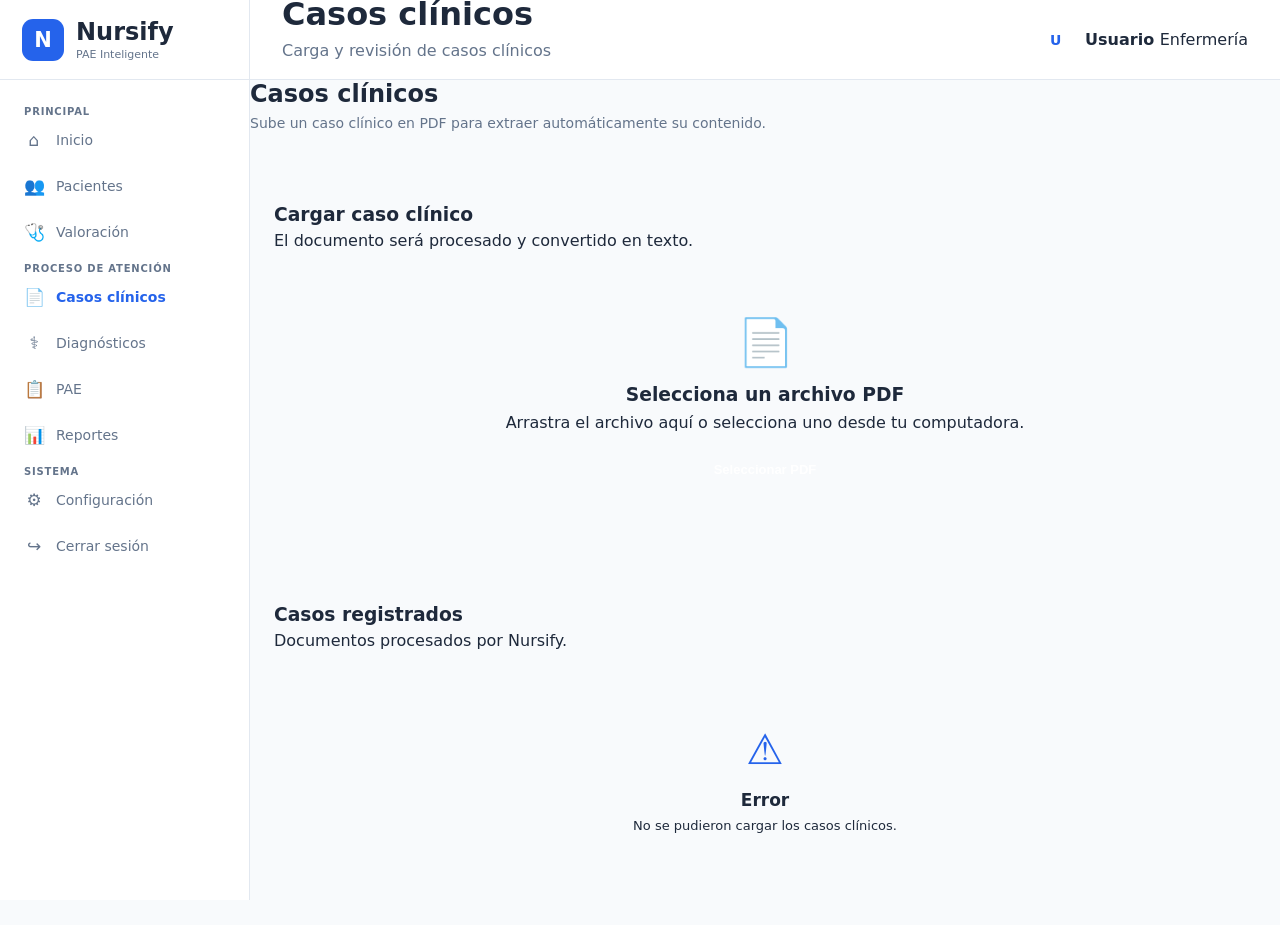
==== frontend/pages/casos-clinicos.html @ db8bb04c "Configuracion de casos clinicos" ====
<!DOCTYPE html>
<html lang="es">

<head>
    <meta charset="UTF-8">
    <meta name="viewport" content="width=device-width, initial-scale=1.0">

    <title>Casos Clínicos - Nursify</title>

    <link rel="stylesheet" href="../css/variables.css">
    <link rel="stylesheet" href="../css/main.css">

    <!-- IMPORTANTE:
         Este archivo contiene el layout general
         utilizado por Pacientes, Valoración, Diagnósticos y PAE.
    -->
    <link rel="stylesheet" href="../css/views/pacientes.css">

    <link rel="stylesheet" href="../css/views/casos-clinicos.css">
</head>

<body>

<div class="app-layout">

    <!-- SIDEBAR -->
    <aside class="sidebar">

        <div class="sidebar-header">

            <div class="brand-logo">
                N
            </div>

            <div class="brand-info">
                <h2>Nursify</h2>
                <span>PAE Inteligente</span>
            </div>

        </div>

        <nav class="sidebar-nav">

            <div class="nav-section">

                <span class="nav-section-title">
                    PRINCIPAL
                </span>

                <a href="dashboard.html" class="nav-item">
                    <span class="nav-icon">⌂</span>
                    <span>Inicio</span>
                </a>

                <a href="pacientes.html" class="nav-item">
                    <span class="nav-icon">👥</span>
                    <span>Pacientes</span>
                </a>

                <a href="valoracion.html" class="nav-item">
                    <span class="nav-icon">🩺</span>
                    <span>Valoración</span>
                </a>

            </div>


            <div class="nav-section">

                <span class="nav-section-title">
                    PROCESO DE ATENCIÓN
                </span>

                <a href="casos-clinicos.html"
                   class="nav-item active">

                    <span class="nav-icon">📄</span>
                    <span>Casos clínicos</span>

                </a>

                <a href="diagnosticos.html" class="nav-item">
                    <span class="nav-icon">⚕</span>
                    <span>Diagnósticos</span>
                </a>

                <a href="pae.html" class="nav-item">
                    <span class="nav-icon">📋</span>
                    <span>PAE</span>
                </a>

                <a href="reportes.html" class="nav-item">
                    <span class="nav-icon">📊</span>
                    <span>Reportes</span>
                </a>

            </div>


            <div class="nav-section">

                <span class="nav-section-title">
                    SISTEMA
                </span>

                <a href="configuracion.html" class="nav-item">
                    <span class="nav-icon">⚙</span>
                    <span>Configuración</span>
                </a>

                <a href="#" id="btnCerrarSesion" class="nav-item">
                    <span class="nav-icon">↪</span>
                    <span>Cerrar sesión</span>
                </a>

            </div>

        </nav>

    </aside>


    <!-- CONTENEDOR PRINCIPAL -->
    <main class="main-container">

        <!-- TOPBAR -->
        <header class="topbar">

            <div>
                <h1>Casos clínicos</h1>

                <p>
                    Carga y revisión de casos clínicos
                </p>
            </div>

            <div class="user-menu">

                <div class="user-avatar" id="userAvatar">
                    U
                </div>

                <div>
                    <strong id="userName">
                        Usuario
                    </strong>

                    <span id="userRole">
                        Enfermería
                    </span>
                </div>

            </div>

        </header>


        <!-- CONTENIDO -->
        <section class="page-content">

            <div class="page-header">

                <div>
                    <h2>Casos clínicos</h2>

                    <p>
                        Sube un caso clínico en PDF para
                        extraer automáticamente su contenido.
                    </p>
                </div>

            </div>


            <!-- TARJETA DE CARGA -->
            <section class="card upload-card">

                <div class="card-header">

                    <div>
                        <h3>
                            Cargar caso clínico
                        </h3>

                        <p>
                            El documento será procesado
                            y convertido en texto.
                        </p>
                    </div>

                </div>


                <div class="upload-area" id="uploadArea">

                    <div class="upload-icon">
                        📄
                    </div>

                    <h3>
                        Selecciona un archivo PDF
                    </h3>

                    <p>
                        Arrastra el archivo aquí o
                        selecciona uno desde tu computadora.
                    </p>

                    <input
                        type="file"
                        id="archivoPDF"
                        accept=".pdf,application/pdf"
                        hidden
                    >

                    <button
                        type="button"
                        class="btn btn-primary"
                        id="btnSeleccionarPDF">

                        Seleccionar PDF

                    </button>

                </div>


                <div
                    id="archivoSeleccionado"
                    class="selected-file hidden">

                    <div>

                        <strong id="nombreArchivo">
                            archivo.pdf
                        </strong>

                        <span id="tamanoArchivo">
                            0 KB
                        </span>

                    </div>

                    <button
                        type="button"
                        class="btn btn-primary"
                        id="btnSubirPDF">

                        Procesar PDF

                    </button>

                </div>

            </section>


            <!-- CASOS REGISTRADOS -->
            <section class="card">

                <div class="card-header">

                    <div>
                        <h3>
                            Casos registrados
                        </h3>

                        <p>
                            Documentos procesados por Nursify.
                        </p>
                    </div>

                </div>

                <div id="casosContainer">

                    <div class="empty-state">

                        <div class="empty-icon">
                            📄
                        </div>

                        <h3>
                            No hay casos clínicos
                        </h3>

                        <p>
                            Sube tu primer caso clínico
                            para comenzar.
                        </p>

                    </div>

                </div>

            </section>


            <!-- VISOR DE TEXTO -->
            <section
                id="visorCaso"
                class="card hidden">

                <div class="card-header">

                    <div>

                        <h3>
                            Contenido extraído
                        </h3>

                        <p id="visorNombreArchivo">
                            Caso clínico
                        </p>

                    </div>

                    <button
                        type="button"
                        class="btn btn-secondary"
                        id="btnCerrarVisor">

                        Cerrar

                    </button>

                </div>


                <div class="text-preview">

                    <pre id="textoExtraido"></pre>

                </div>

            </section>

        </section>

    </main>

</div>


<script src="../js/api.js"></script>
<script src="../js/auth.js"></script>
<script src="../js/views/casos-clinicos.js"></script>

</body>

</html>
---- frontend/css/variables.css ----
:root {
    --color-primary: #2563eb;
    --color-primary-dark: #1d4ed8;

    --color-background: #f8fafc;
    --color-surface: #ffffff;

    --color-text: #1e293b;
    --color-text-secondary: #64748b;

    --color-border: #e2e8f0;

    --color-success: #16a34a;
    --color-danger: #dc2626;

    --font-family:
        Inter,
        system-ui,
        -apple-system,
        BlinkMacSystemFont,
        "Segoe UI",
        sans-serif;

    --radius-sm: 6px;
    --radius-md: 10px;
    --radius-lg: 14px;

    --spacing-xs: 4px;
    --spacing-sm: 8px;
    --spacing-md: 16px;
    --spacing-lg: 24px;
    --spacing-xl: 32px;
}
---- frontend/css/main.css ----
* {
    box-sizing: border-box;
    margin: 0;
    padding: 0;
}


body {
    min-height: 100vh;

    background-color: var(--color-background);
    color: var(--color-text);

    font-family: var(--font-family);
}


.container {
    width: min(900px, 90%);
    margin: 0 auto;
    padding: 60px 20px;
}


h1 {
    margin-bottom: var(--spacing-sm);
}


p {
    color: var(--color-text-secondary);
    margin-bottom: var(--spacing-lg);
}


#api-status {
    padding: var(--spacing-md);

    background-color: var(--color-surface);

    border: 1px solid var(--color-border);
    border-radius: var(--radius-md);
}
---- frontend/css/views/pacientes.css ----
/* =========================
   LAYOUT
========================= */

.app-layout {
    min-height: 100vh;
    display: flex;
    background: var(--color-background);
}


/* =========================
   SIDEBAR
========================= */

.sidebar {
    width: 250px;
    min-height: 100vh;
    background: var(--color-surface);
    border-right: 1px solid var(--color-border);
    display: flex;
    flex-direction: column;
    position: fixed;
    left: 0;
    top: 0;
    bottom: 0;
    z-index: 100;
}

.sidebar-header {
    height: 80px;
    padding: 0 22px;
    display: flex;
    align-items: center;
    gap: 12px;
    border-bottom: 1px solid var(--color-border);
}

.brand-logo {
    width: 42px;
    height: 42px;
    border-radius: 11px;
    display: flex;
    align-items: center;
    justify-content: center;
    background: var(--color-primary);
    color: white;
    font-size: 21px;
    font-weight: 700;
}

.brand-info h1 {
    margin: 0;
    font-size: 20px;
    color: var(--color-text);
}

.brand-info span {
    display: block;
    margin-top: 2px;
    color: var(--color-text-secondary);
    font-size: 11px;
}

.sidebar-nav {
    flex: 1;
    padding: 20px 12px;
    overflow-y: auto;
}

.nav-section-title {
    margin: 18px 12px 8px;
    font-size: 10px;
    font-weight: 700;
    letter-spacing: 0.08em;
    color: var(--color-text-secondary);
}

.nav-section-title:first-child {
    margin-top: 0;
}

.nav-item {
    display: flex;
    align-items: center;
    gap: 12px;
    padding: 11px 12px;
    margin-bottom: 4px;
    border-radius: 9px;
    text-decoration: none;
    color: var(--color-text-secondary);
    font-size: 14px;
    font-weight: 500;
    transition: 0.2s ease;
}

.nav-item:hover {
    background: var(--color-background);
    color: var(--color-text);
}

.nav-item.active {
    background: var(--color-primary-light);
    color: var(--color-primary);
    font-weight: 600;
}

.nav-icon {
    width: 20px;
    text-align: center;
    font-size: 17px;
}

.sidebar-footer {
    padding: 15px 12px;
    border-top: 1px solid var(--color-border);
}

.logout-button {
    width: 100%;
    display: flex;
    align-items: center;
    gap: 12px;
    padding: 11px 12px;
    border: none;
    border-radius: 9px;
    background: transparent;
    color: var(--color-text-secondary);
    cursor: pointer;
    font-size: 14px;
    text-align: left;
}

.logout-button:hover {
    background: var(--color-background);
    color: var(--color-text);
}


/* =========================
   MAIN
========================= */

.main-container {
    width: calc(100% - 250px);
    margin-left: 250px;
    min-height: 100vh;
}


/* =========================
   TOPBAR
========================= */

.topbar {
    height: 80px;
    padding: 0 32px;
    display: flex;
    align-items: center;
    justify-content: space-between;
    background: var(--color-surface);
    border-bottom: 1px solid var(--color-border);
}

.topbar-left {
    display: flex;
    align-items: center;
    gap: 15px;
}

.topbar-left h2 {
    margin: 0;
    font-size: 19px;
    color: var(--color-text);
}

.topbar-left p {
    margin: 3px 0 0;
    font-size: 12px;
    color: var(--color-text-secondary);
}

.menu-button {
    display: none;
    border: none;
    background: transparent;
    font-size: 22px;
    cursor: pointer;
}

.user-menu {
    display: flex;
    align-items: center;
    gap: 10px;
}

.user-avatar {
    width: 39px;
    height: 39px;
    border-radius: 50%;
    display: flex;
    align-items: center;
    justify-content: center;
    background: var(--color-primary-light);
    color: var(--color-primary);
    font-weight: 700;
    font-size: 14px;
}

.user-info {
    display: flex;
    flex-direction: column;
    gap: 2px;
}

.user-info strong {
    font-size: 13px;
    color: var(--color-text);
}

.user-info span {
    font-size: 11px;
    color: var(--color-text-secondary);
}


/* =========================
   CONTENT
========================= */

.patients-content {
    padding: 32px;
    max-width: 1400px;
    margin: 0 auto;
}


/* =========================
   PAGE HEADER
========================= */

.page-header {
    display: flex;
    align-items: flex-end;
    justify-content: space-between;
    gap: 20px;
    margin-bottom: 25px;
}

.page-label {
    margin: 0 0 7px;
    color: var(--color-primary);
    font-size: 11px;
    font-weight: 700;
    letter-spacing: 0.08em;
}

.page-header h1 {
    margin: 0;
    color: var(--color-text);
    font-size: 30px;
}

.page-header p:last-child {
    margin: 7px 0 0;
    color: var(--color-text-secondary);
    font-size: 14px;
}


/* =========================
   BUTTONS
========================= */

.btn-primary {
    display: inline-flex;
    align-items: center;
    justify-content: center;
    gap: 7px;
    padding: 11px 17px;
    border: none;
    border-radius: 9px;
    background: var(--color-primary);
    color: white;
    font-size: 13px;
    font-weight: 600;
    cursor: pointer;
    transition: 0.2s ease;
}

.btn-primary:hover {
    opacity: 0.9;
}

.btn-primary:disabled {
    opacity: 0.6;
    cursor: not-allowed;
}

.btn-secondary {
    padding: 11px 17px;
    border: 1px solid var(--color-border);
    border-radius: 9px;
    background: var(--color-surface);
    color: var(--color-text);
    font-size: 13px;
    font-weight: 600;
    cursor: pointer;
}

.btn-secondary:hover {
    background: var(--color-background);
}

.btn-danger {
    padding: 11px 17px;
    border: none;
    border-radius: 9px;
    background: #dc2626;
    color: white;
    font-size: 13px;
    font-weight: 600;
    cursor: pointer;
}

.btn-danger:hover {
    opacity: 0.9;
}


/* =========================
   SEARCH
========================= */

.search-section {
    margin-bottom: 18px;
}

.search-box {
    max-width: 550px;
    position: relative;
}

.search-box input {
    width: 100%;
    box-sizing: border-box;
    padding: 12px 14px 12px 42px;
    border: 1px solid var(--color-border);
    border-radius: 10px;
    background: var(--color-surface);
    color: var(--color-text);
    font-size: 14px;
    outline: none;
}

.search-box input:focus {
    border-color: var(--color-primary);
    box-shadow: 0 0 0 3px var(--color-primary-light);
}

.search-icon {
    position: absolute;
    left: 14px;
    top: 50%;
    transform: translateY(-50%);
    font-size: 15px;
}


/* =========================
   MENSAJE
========================= */

.mensaje {
    padding: 12px 15px;
    margin-bottom: 18px;
    border-radius: 9px;
    font-size: 13px;
}

.mensaje.success {
    background: #dcfce7;
    color: #166534;
}

.mensaje.error {
    background: #fee2e2;
    color: #991b1b;
}


/* =========================
   TABLE
========================= */

.table-card {
    background: var(--color-surface);
    border: 1px solid var(--color-border);
    border-radius: 13px;
    box-shadow: var(--shadow);
    overflow: hidden;
}

.table-header {
    padding: 20px 22px;
    border-bottom: 1px solid var(--color-border);
}

.table-header h2 {
    margin: 0;
    color: var(--color-text);
    font-size: 17px;
}

.table-header p {
    margin: 4px 0 0;
    color: var(--color-text-secondary);
    font-size: 12px;
}

.table-container {
    width: 100%;
    overflow-x: auto;
}

table {
    width: 100%;
    border-collapse: collapse;
}

thead {
    background: var(--color-background);
}

th {
    padding: 13px 20px;
    text-align: left;
    color: var(--color-text-secondary);
    font-size: 11px;
    font-weight: 700;
    white-space: nowrap;
}

td {
    padding: 15px 20px;
    border-top: 1px solid var(--color-border);
    color: var(--color-text);
    font-size: 13px;
}

tbody tr:hover {
    background: var(--color-background);
}

.patient-name {
    font-weight: 600;
}

.patient-dni {
    font-family: monospace;
    font-size: 13px;
}

.loading-cell {
    text-align: center;
    padding: 40px;
    color: var(--color-text-secondary);
}


/* =========================
   ACTION BUTTONS
========================= */

.actions {
    display: flex;
    gap: 7px;
}

.action-button {
    width: 34px;
    height: 34px;
    border: 1px solid var(--color-border);
    border-radius: 8px;
    background: var(--color-surface);
    color: var(--color-text-secondary);
    cursor: pointer;
    font-size: 14px;
}

.action-button:hover {
    background: var(--color-background);
    color: var(--color-text);
}

.action-button.delete:hover {
    color: #dc2626;
    border-color: #fecaca;
}


/* =========================
   EMPTY STATE
========================= */

.empty-state {
    padding: 55px 20px;
    text-align: center;
}

.empty-icon {
    width: 58px;
    height: 58px;
    margin: 0 auto 15px;
    border-radius: 14px;
    display: flex;
    align-items: center;
    justify-content: center;
    background: var(--color-primary-light);
    color: var(--color-primary);
    font-size: 25px;
}

.empty-state h3 {
    margin: 0;
    color: var(--color-text);
    font-size: 17px;
}

.empty-state p {
    margin: 7px 0 18px;
    color: var(--color-text-secondary);
    font-size: 13px;
}


/* =========================
   MODAL
========================= */

.modal-overlay {
    position: fixed;
    inset: 0;
    z-index: 500;
    display: flex;
    align-items: center;
    justify-content: center;
    padding: 20px;
    background: rgba(0, 0, 0, 0.45);
}

.modal-overlay[hidden] {
    display: none;
}

.modal {
    width: 100%;
    max-width: 600px;
    max-height: 90vh;
    overflow-y: auto;
    background: var(--color-surface);
    border-radius: 15px;
    box-shadow: 0 20px 50px rgba(0, 0, 0, 0.18);
}

.modal-small {
    max-width: 420px;
    padding: 30px;
    text-align: center;
}

.modal-header {
    padding: 22px 24px;
    display: flex;
    align-items: flex-start;
    justify-content: space-between;
    border-bottom: 1px solid var(--color-border);
}

.modal-header h2 {
    margin: 0;
    color: var(--color-text);
    font-size: 19px;
}

.modal-header p {
    margin: 5px 0 0;
    color: var(--color-text-secondary);
    font-size: 12px;
}

.modal-close {
    width: 32px;
    height: 32px;
    border: none;
    border-radius: 7px;
    background: transparent;
    color: var(--color-text-secondary);
    font-size: 25px;
    cursor: pointer;
}

.modal-close:hover {
    background: var(--color-background);
}


/* =========================
   FORM
========================= */

#form-paciente {
    padding: 24px;
}

.form-grid {
    display: grid;
    grid-template-columns: repeat(2, 1fr);
    gap: 18px;
}

.form-group {
    display: flex;
    flex-direction: column;
    gap: 7px;
}

.form-group.full-width {
    grid-column: 1 / -1;
}

.form-group label {
    color: var(--color-text);
    font-size: 13px;
    font-weight: 600;
}

.form-group input,
.form-group select {
    width: 100%;
    box-sizing: border-box;
    padding: 11px 13px;
    border: 1px solid var(--color-border);
    border-radius: 9px;
    background: var(--color-background);
    color: var(--color-text);
    font-size: 14px;
    outline: none;
}

.form-group input:focus,
.form-group select:focus {
    border-color: var(--color-primary);
    box-shadow: 0 0 0 3px var(--color-primary-light);
}

.modal-footer {
    padding: 18px 24px;
    display: flex;
    justify-content: flex-end;
    gap: 10px;
    border-top: 1px solid var(--color-border);
}


/* =========================
   CONFIRMATION
========================= */

.confirm-icon {
    width: 50px;
    height: 50px;
    margin: 0 auto 15px;
    border-radius: 50%;
    display: flex;
    align-items: center;
    justify-content: center;
    background: #fee2e2;
    color: #dc2626;
    font-size: 22px;
    font-weight: 700;
}

.modal-small h2 {
    margin: 0;
    color: var(--color-text);
    font-size: 19px;
}

.modal-small p {
    margin: 9px 0 20px;
    color: var(--color-text-secondary);
    font-size: 13px;
    line-height: 1.5;
}

.modal-small .modal-footer {
    border-top: none;
    padding: 0;
    justify-content: center;
}


/* =========================
   RESPONSIVE
========================= */

@media (max-width: 800px) {

    .sidebar {
        transform: translateX(-100%);
        transition: transform 0.25s ease;
    }

    .sidebar.open {
        transform: translateX(0);
    }

    .main-container {
        width: 100%;
        margin-left: 0;
    }

    .menu-button {
        display: block;
    }

    .topbar {
        padding: 0 20px;
    }

    .patients-content {
        padding: 22px 20px;
    }

    .page-header {
        align-items: flex-start;
        flex-direction: column;
    }

}


@media (max-width: 600px) {

    .form-grid {
        grid-template-columns: 1fr;
    }

    .form-group.full-width {
        grid-column: auto;
    }

    .user-info {
        display: none;
    }

}
---- frontend/css/views/casos-clinicos.css ----
.page-content {
    display: flex;
    flex-direction: column;
    gap: 24px;
}

.page-header {
    display: flex;
    justify-content: space-between;
    align-items: center;
}

.page-header h2 {
    margin: 0 0 6px;
}

.page-header p {
    margin: 0;
    color: var(--text-secondary);
}


/* CARD */

.card {
    background: var(--bg-card);
    border: 1px solid var(--border-color);
    border-radius: 16px;
    padding: 24px;
    box-shadow: var(--shadow-sm);
}

.card-header {
    display: flex;
    justify-content: space-between;
    align-items: center;
    margin-bottom: 20px;
}

.card-header h3 {
    margin: 0 0 6px;
}

.card-header p {
    margin: 0;
    color: var(--text-secondary);
}


/* UPLOAD */

.upload-area {
    border: 2px dashed var(--border-color);
    border-radius: 16px;
    padding: 45px 20px;
    text-align: center;
    transition: 0.2s ease;
}

.upload-area:hover {
    border-color: var(--primary-color);
    background: var(--bg-secondary);
}

.upload-area.dragover {
    border-color: var(--primary-color);
    background: var(--bg-secondary);
}

.upload-icon {
    font-size: 46px;
    margin-bottom: 15px;
}

.upload-area h3 {
    margin: 0 0 8px;
}

.upload-area p {
    color: var(--text-secondary);
    margin-bottom: 20px;
}


/* FILE SELECTED */

.selected-file {
    margin-top: 18px;
    padding: 16px;
    border: 1px solid var(--border-color);
    border-radius: 12px;

    display: flex;
    align-items: center;
    justify-content: space-between;
    gap: 15px;
}

.selected-file > div {
    display: flex;
    flex-direction: column;
    gap: 4px;
}

.selected-file span {
    color: var(--text-secondary);
    font-size: 13px;
}


/* BUTTONS */

.btn {
    border: none;
    border-radius: 9px;
    padding: 10px 16px;
    cursor: pointer;
    font-weight: 600;
}

.btn-primary {
    background: var(--primary-color);
    color: white;
}

.btn-secondary {
    background: var(--bg-secondary);
    color: var(--text-primary);
}


/* CASE LIST */

.case-list {
    display: flex;
    flex-direction: column;
    gap: 12px;
}

.case-item {
    display: flex;
    align-items: center;
    justify-content: space-between;

    padding: 16px;

    border: 1px solid var(--border-color);
    border-radius: 12px;

    transition: 0.2s ease;
}

.case-item:hover {
    background: var(--bg-secondary);
}

.case-info {
    display: flex;
    align-items: center;
    gap: 14px;
}

.case-icon {
    width: 42px;
    height: 42px;

    display: flex;
    align-items: center;
    justify-content: center;

    border-radius: 10px;

    background: var(--bg-secondary);
}

.case-details {
    display: flex;
    flex-direction: column;
    gap: 4px;
}

.case-details strong {
    color: var(--text-primary);
}

.case-details span {
    color: var(--text-secondary);
    font-size: 13px;
}

.case-actions {
    display: flex;
    gap: 8px;
}


/* TEXT PREVIEW */

.text-preview {
    max-height: 600px;
    overflow-y: auto;

    background: var(--bg-secondary);
    border-radius: 12px;

    padding: 20px;
}

.text-preview pre {
    margin: 0;

    white-space: pre-wrap;
    word-break: break-word;

    font-family: inherit;
    line-height: 1.6;

    color: var(--text-primary);
}


/* EMPTY */

.empty-state {
    padding: 50px 20px;
    text-align: center;
}

.empty-icon {
    font-size: 42px;
    margin-bottom: 12px;
}

.empty-state h3 {
    margin-bottom: 8px;
}

.empty-state p {
    color: var(--text-secondary);
}


/* UTILITY */

.hidden {
    display: none !important;
}


/* RESPONSIVE */

@media (max-width: 768px) {

    .selected-file,
    .case-item {
        flex-direction: column;
        align-items: stretch;
    }

    .case-actions {
        width: 100%;
    }

    .case-actions .btn {
        flex: 1;
    }
}
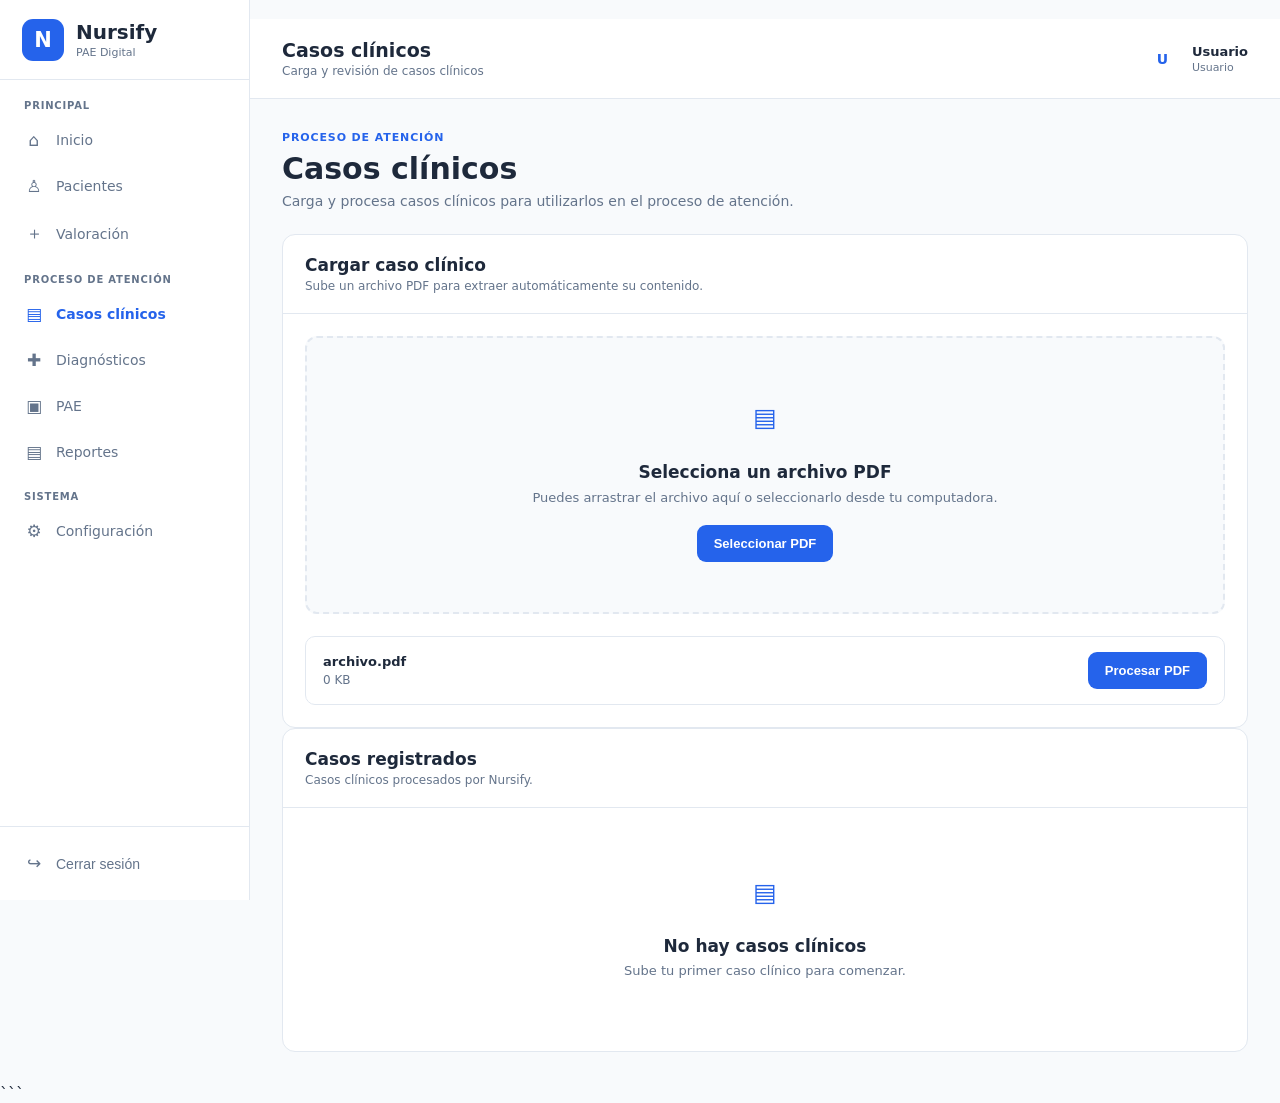
==== commit e122cddc: "Correccion de diseño de casos clinicos y del error de pacientes" ====
--- a/frontend/pages/casos-clinicos.html
+++ b/frontend/pages/casos-clinicos.html
@@ -1,29 +1,31 @@
 <!DOCTYPE html>
+
 <html lang="es">
 
 <head>
     <meta charset="UTF-8">
     <meta name="viewport" content="width=device-width, initial-scale=1.0">
 
-    <title>Casos Clínicos - Nursify</title>
-
-    <link rel="stylesheet" href="../css/variables.css">
-    <link rel="stylesheet" href="../css/main.css">
-
-    <!-- IMPORTANTE:
-         Este archivo contiene el layout general
-         utilizado por Pacientes, Valoración, Diagnósticos y PAE.
-    -->
-    <link rel="stylesheet" href="../css/views/pacientes.css">
-
-    <link rel="stylesheet" href="../css/views/casos-clinicos.css">
+```
+<title>Nursify - Casos Clínicos</title>
+
+<link rel="stylesheet" href="../css/variables.css">
+<link rel="stylesheet" href="../css/main.css">
+<link rel="stylesheet" href="../css/views/pacientes.css">
+<link rel="stylesheet" href="../css/views/casos-clinicos.css">
+```
+
 </head>
 
 <body>
 
+```
 <div class="app-layout">
 
-    <!-- SIDEBAR -->
+    <!-- =========================
+         SIDEBAR
+    ========================== -->
+
     <aside class="sidebar">
 
         <div class="sidebar-header">
@@ -33,121 +35,141 @@
             </div>
 
             <div class="brand-info">
-                <h2>Nursify</h2>
-                <span>PAE Inteligente</span>
+                <h1>Nursify</h1>
+                <span>PAE Digital</span>
             </div>
 
         </div>
 
+
         <nav class="sidebar-nav">
 
-            <div class="nav-section">
-
-                <span class="nav-section-title">
-                    PRINCIPAL
-                </span>
-
-                <a href="dashboard.html" class="nav-item">
-                    <span class="nav-icon">⌂</span>
-                    <span>Inicio</span>
-                </a>
-
-                <a href="pacientes.html" class="nav-item">
-                    <span class="nav-icon">👥</span>
-                    <span>Pacientes</span>
-                </a>
-
-                <a href="valoracion.html" class="nav-item">
-                    <span class="nav-icon">🩺</span>
-                    <span>Valoración</span>
-                </a>
+            <p class="nav-section-title">
+                PRINCIPAL
+            </p>
+
+            <a href="dashboard.html" class="nav-item">
+                <span class="nav-icon">⌂</span>
+                <span>Inicio</span>
+            </a>
+
+            <a href="pacientes.html" class="nav-item">
+                <span class="nav-icon">♙</span>
+                <span>Pacientes</span>
+            </a>
+
+            <a href="valoracion.html" class="nav-item">
+                <span class="nav-icon">＋</span>
+                <span>Valoración</span>
+            </a>
+
+
+            <p class="nav-section-title">
+                PROCESO DE ATENCIÓN
+            </p>
+
+            <a href="casos-clinicos.html" class="nav-item active">
+                <span class="nav-icon">▤</span>
+                <span>Casos clínicos</span>
+            </a>
+
+            <a href="diagnosticos.html" class="nav-item">
+                <span class="nav-icon">✚</span>
+                <span>Diagnósticos</span>
+            </a>
+
+            <a href="pae.html" class="nav-item">
+                <span class="nav-icon">▣</span>
+                <span>PAE</span>
+            </a>
+
+            <a href="reportes.html" class="nav-item">
+                <span class="nav-icon">▤</span>
+                <span>Reportes</span>
+            </a>
+
+
+            <p class="nav-section-title">
+                SISTEMA
+            </p>
+
+            <a href="configuracion.html" class="nav-item">
+                <span class="nav-icon">⚙</span>
+                <span>Configuración</span>
+            </a>
+
+        </nav>
+
+
+        <div class="sidebar-footer">
+
+            <button
+                type="button"
+                id="btn-logout"
+                class="logout-button"
+            >
+                <span class="nav-icon">↪</span>
+                <span>Cerrar sesión</span>
+            </button>
+
+        </div>
+
+    </aside>
+
+
+    <!-- =========================
+         CONTENEDOR PRINCIPAL
+    ========================== -->
+
+    <div class="main-container">
+
+        <!-- TOPBAR -->
+
+        <header class="topbar">
+
+            <div class="topbar-left">
+
+                <button
+                    type="button"
+                    id="btn-menu"
+                    class="menu-button"
+                    aria-label="Abrir menú"
+                >
+                    ☰
+                </button>
+
+                <div>
+
+                    <h2>Casos clínicos</h2>
+
+                    <p>
+                        Carga y revisión de casos clínicos
+                    </p>
+
+                </div>
 
             </div>
 
 
-            <div class="nav-section">
-
-                <span class="nav-section-title">
-                    PROCESO DE ATENCIÓN
-                </span>
-
-                <a href="casos-clinicos.html"
-                   class="nav-item active">
-
-                    <span class="nav-icon">📄</span>
-                    <span>Casos clínicos</span>
-
-                </a>
-
-                <a href="diagnosticos.html" class="nav-item">
-                    <span class="nav-icon">⚕</span>
-                    <span>Diagnósticos</span>
-                </a>
-
-                <a href="pae.html" class="nav-item">
-                    <span class="nav-icon">📋</span>
-                    <span>PAE</span>
-                </a>
-
-                <a href="reportes.html" class="nav-item">
-                    <span class="nav-icon">📊</span>
-                    <span>Reportes</span>
-                </a>
-
-            </div>
-
-
-            <div class="nav-section">
-
-                <span class="nav-section-title">
-                    SISTEMA
-                </span>
-
-                <a href="configuracion.html" class="nav-item">
-                    <span class="nav-icon">⚙</span>
-                    <span>Configuración</span>
-                </a>
-
-                <a href="#" id="btnCerrarSesion" class="nav-item">
-                    <span class="nav-icon">↪</span>
-                    <span>Cerrar sesión</span>
-                </a>
-
-            </div>
-
-        </nav>
-
-    </aside>
-
-
-    <!-- CONTENEDOR PRINCIPAL -->
-    <main class="main-container">
-
-        <!-- TOPBAR -->
-        <header class="topbar">
-
-            <div>
-                <h1>Casos clínicos</h1>
-
-                <p>
-                    Carga y revisión de casos clínicos
-                </p>
-            </div>
-
             <div class="user-menu">
 
-                <div class="user-avatar" id="userAvatar">
+                <div
+                    class="user-avatar"
+                    id="user-avatar"
+                >
                     U
                 </div>
 
-                <div>
-                    <strong id="userName">
+                <div class="user-info">
+
+                    <strong id="user-name">
                         Usuario
                     </strong>
 
-                    <span id="userRole">
-                        Enfermería
+                    <span id="user-role">
+                        Usuario
                     </span>
+
                 </div>
 
             </div>
@@ -155,46 +177,61 @@
         </header>
 
 
-        <!-- CONTENIDO -->
-        <section class="page-content">
-
-            <div class="page-header">
+        <!-- =========================
+             CONTENIDO
+        ========================== -->
+
+        <main class="patients-content">
+
+
+            <!-- ENCABEZADO -->
+
+            <section class="page-header">
 
                 <div>
-                    <h2>Casos clínicos</h2>
-
-                    <p>
-                        Sube un caso clínico en PDF para
-                        extraer automáticamente su contenido.
-                    </p>
-                </div>
-
-            </div>
-
-
-            <!-- TARJETA DE CARGA -->
-            <section class="card upload-card">
-
-                <div class="card-header">
-
-                    <div>
-                        <h3>
-                            Cargar caso clínico
-                        </h3>
-
-                        <p>
-                            El documento será procesado
-                            y convertido en texto.
-                        </p>
-                    </div>
-
-                </div>
-
-
-                <div class="upload-area" id="uploadArea">
-
-                    <div class="upload-icon">
-                        📄
+
+                    <p class="page-label">
+                        PROCESO DE ATENCIÓN
+                    </p>
+
+                    <h1>
+                        Casos clínicos
+                    </h1>
+
+                    <p>
+                        Carga y procesa casos clínicos
+                        para utilizarlos en el proceso de atención.
+                    </p>
+
+                </div>
+
+            </section>
+
+
+            <!-- =========================
+                 CARGAR PDF
+            ========================== -->
+
+            <section class="table-card casos-card">
+
+                <div class="table-header">
+
+                    <h2>
+                        Cargar caso clínico
+                    </h2>
+
+                    <p>
+                        Sube un archivo PDF para extraer
+                        automáticamente su contenido.
+                    </p>
+
+                </div>
+
+
+                <div class="caso-upload">
+
+                    <div class="caso-upload-icon">
+                        ▤
                     </div>
 
                     <h3>
@@ -202,8 +239,8 @@
                     </h3>
 
                     <p>
-                        Arrastra el archivo aquí o
-                        selecciona uno desde tu computadora.
+                        Puedes arrastrar el archivo aquí
+                        o seleccionarlo desde tu computadora.
                     </p>
 
                     <input
@@ -215,11 +252,10 @@
 
                     <button
                         type="button"
-                        class="btn btn-primary"
-                        id="btnSeleccionarPDF">
-
+                        id="btnSeleccionarPDF"
+                        class="btn-primary"
+                    >
                         Seleccionar PDF
-
                     </button>
 
                 </div>
@@ -227,7 +263,9 @@
 
                 <div
                     id="archivoSeleccionado"
-                    class="selected-file hidden">
+                    class="caso-archivo-seleccionado"
+                    hidden
+                >
 
                     <div>
 
@@ -243,11 +281,10 @@
 
                     <button
                         type="button"
-                        class="btn btn-primary"
-                        id="btnSubirPDF">
-
+                        id="btnSubirPDF"
+                        class="btn-primary"
+                    >
                         Procesar PDF
-
                     </button>
 
                 </div>
@@ -255,29 +292,31 @@
             </section>
 
 
-            <!-- CASOS REGISTRADOS -->
-            <section class="card">
-
-                <div class="card-header">
-
-                    <div>
-                        <h3>
-                            Casos registrados
-                        </h3>
-
-                        <p>
-                            Documentos procesados por Nursify.
-                        </p>
-                    </div>
-
-                </div>
+            <!-- =========================
+                 CASOS REGISTRADOS
+            ========================== -->
+
+            <section class="table-card casos-card">
+
+                <div class="table-header">
+
+                    <h2>
+                        Casos registrados
+                    </h2>
+
+                    <p>
+                        Casos clínicos procesados por Nursify.
+                    </p>
+
+                </div>
+
 
                 <div id="casosContainer">
 
                     <div class="empty-state">
 
                         <div class="empty-icon">
-                            📄
+                            ▤
                         </div>
 
                         <h3>
@@ -296,18 +335,23 @@
             </section>
 
 
-            <!-- VISOR DE TEXTO -->
+            <!-- =========================
+                 VISOR
+            ========================== -->
+
             <section
                 id="visorCaso"
-                class="card hidden">
-
-                <div class="card-header">
+                class="table-card casos-card"
+                hidden
+            >
+
+                <div class="table-header caso-visor-header">
 
                     <div>
 
-                        <h3>
+                        <h2>
                             Contenido extraído
-                        </h3>
+                        </h2>
 
                         <p id="visorNombreArchivo">
                             Caso clínico
@@ -317,11 +361,10 @@
 
                     <button
                         type="button"
-                        class="btn btn-secondary"
-                        id="btnCerrarVisor">
-
+                        id="btnCerrarVisor"
+                        class="btn-secondary"
+                    >
                         Cerrar
-
                     </button>
 
                 </div>
@@ -335,9 +378,9 @@
 
             </section>
 
-        </section>
-
-    </main>
+        </main>
+
+    </div>
 
 </div>
 
@@ -345,7 +388,8 @@
 <script src="../js/api.js"></script>
 <script src="../js/auth.js"></script>
 <script src="../js/views/casos-clinicos.js"></script>
+```
 
 </body>
 
-</html>+</html>
--- a/frontend/css/views/casos-clinicos.css
+++ b/frontend/css/views/casos-clinicos.css
@@ -1,209 +1,232 @@
-.page-content {
+/* =========================================
+   CASOS CLÍNICOS
+   Diseño basado en Pacientes
+========================================= */
+
+.casos-card {
+    margin-bottom: 0;
+}
+
+
+/* =========================================
+   ÁREA DE CARGA
+========================================= */
+
+.caso-upload {
+    margin: 22px;
+    padding: 50px 25px;
+
+    border: 2px dashed var(--color-border);
+    border-radius: 12px;
+
+    text-align: center;
+
+    background: var(--color-background);
+
+    transition: 0.2s ease;
+}
+
+.caso-upload:hover {
+    border-color: var(--color-primary);
+    background: var(--color-primary-light);
+}
+
+.caso-upload-icon {
+    width: 58px;
+    height: 58px;
+
+    margin: 0 auto 16px;
+
+    display: flex;
+    align-items: center;
+    justify-content: center;
+
+    border-radius: 14px;
+
+    background: var(--color-primary-light);
+    color: var(--color-primary);
+
+    font-size: 25px;
+}
+
+.caso-upload h3 {
+    margin: 0 0 8px;
+
+    color: var(--color-text);
+
+    font-size: 17px;
+}
+
+.caso-upload p {
+    margin: 0 auto 20px;
+
+    max-width: 500px;
+
+    color: var(--color-text-secondary);
+
+    font-size: 13px;
+}
+
+
+/* =========================================
+   ARCHIVO SELECCIONADO
+========================================= */
+
+.caso-archivo-seleccionado {
+    margin: 0 22px 22px;
+
+    padding: 15px 17px;
+
+    display: flex;
+    align-items: center;
+    justify-content: space-between;
+
+    gap: 15px;
+
+    border: 1px solid var(--color-border);
+    border-radius: 10px;
+
+    background: var(--color-surface);
+}
+
+.caso-archivo-seleccionado > div {
     display: flex;
     flex-direction: column;
-    gap: 24px;
-}
-
-.page-header {
-    display: flex;
+
+    gap: 4px;
+}
+
+.caso-archivo-seleccionado strong {
+    color: var(--color-text);
+
+    font-size: 13px;
+}
+
+.caso-archivo-seleccionado span {
+    color: var(--color-text-secondary);
+
+    font-size: 12px;
+}
+
+
+/* =========================================
+   LISTA DE CASOS
+========================================= */
+
+.case-list {
+    display: flex;
+    flex-direction: column;
+
+    gap: 10px;
+
+    padding: 20px 22px;
+}
+
+.case-item {
+    display: flex;
+    align-items: center;
     justify-content: space-between;
-    align-items: center;
-}
-
-.page-header h2 {
-    margin: 0 0 6px;
-}
-
-.page-header p {
-    margin: 0;
-    color: var(--text-secondary);
-}
-
-
-/* CARD */
-
-.card {
-    background: var(--bg-card);
-    border: 1px solid var(--border-color);
-    border-radius: 16px;
-    padding: 24px;
-    box-shadow: var(--shadow-sm);
-}
-
-.card-header {
-    display: flex;
-    justify-content: space-between;
-    align-items: center;
-    margin-bottom: 20px;
-}
-
-.card-header h3 {
-    margin: 0 0 6px;
-}
-
-.card-header p {
-    margin: 0;
-    color: var(--text-secondary);
-}
-
-
-/* UPLOAD */
-
-.upload-area {
-    border: 2px dashed var(--border-color);
-    border-radius: 16px;
-    padding: 45px 20px;
-    text-align: center;
+
+    gap: 15px;
+
+    padding: 15px;
+
+    border: 1px solid var(--color-border);
+    border-radius: 10px;
+
+    background: var(--color-surface);
+
     transition: 0.2s ease;
 }
 
-.upload-area:hover {
-    border-color: var(--primary-color);
-    background: var(--bg-secondary);
-}
-
-.upload-area.dragover {
-    border-color: var(--primary-color);
-    background: var(--bg-secondary);
-}
-
-.upload-icon {
-    font-size: 46px;
-    margin-bottom: 15px;
-}
-
-.upload-area h3 {
-    margin: 0 0 8px;
-}
-
-.upload-area p {
-    color: var(--text-secondary);
-    margin-bottom: 20px;
-}
-
-
-/* FILE SELECTED */
-
-.selected-file {
-    margin-top: 18px;
-    padding: 16px;
-    border: 1px solid var(--border-color);
-    border-radius: 12px;
-
-    display: flex;
-    align-items: center;
-    justify-content: space-between;
-    gap: 15px;
-}
-
-.selected-file > div {
+.case-item:hover {
+    background: var(--color-background);
+
+    border-color: var(--color-primary);
+}
+
+.case-info {
+    display: flex;
+    align-items: center;
+
+    gap: 12px;
+
+    min-width: 0;
+}
+
+.case-icon {
+    width: 40px;
+    height: 40px;
+
+    flex-shrink: 0;
+
+    display: flex;
+    align-items: center;
+    justify-content: center;
+
+    border-radius: 9px;
+
+    background: var(--color-primary-light);
+    color: var(--color-primary);
+
+    font-size: 17px;
+}
+
+.case-details {
     display: flex;
     flex-direction: column;
+
     gap: 4px;
-}
-
-.selected-file span {
-    color: var(--text-secondary);
-    font-size: 13px;
-}
-
-
-/* BUTTONS */
-
-.btn {
-    border: none;
-    border-radius: 9px;
-    padding: 10px 16px;
-    cursor: pointer;
-    font-weight: 600;
-}
-
-.btn-primary {
-    background: var(--primary-color);
-    color: white;
-}
-
-.btn-secondary {
-    background: var(--bg-secondary);
-    color: var(--text-primary);
-}
-
-
-/* CASE LIST */
-
-.case-list {
-    display: flex;
-    flex-direction: column;
-    gap: 12px;
-}
-
-.case-item {
-    display: flex;
-    align-items: center;
-    justify-content: space-between;
-
-    padding: 16px;
-
-    border: 1px solid var(--border-color);
-    border-radius: 12px;
-
-    transition: 0.2s ease;
-}
-
-.case-item:hover {
-    background: var(--bg-secondary);
-}
-
-.case-info {
-    display: flex;
-    align-items: center;
-    gap: 14px;
-}
-
-.case-icon {
-    width: 42px;
-    height: 42px;
-
-    display: flex;
-    align-items: center;
-    justify-content: center;
-
+
+    min-width: 0;
+}
+
+.case-details strong {
+    color: var(--color-text);
+
+    font-size: 13px;
+
+    overflow: hidden;
+    text-overflow: ellipsis;
+    white-space: nowrap;
+}
+
+.case-details span {
+    color: var(--color-text-secondary);
+
+    font-size: 12px;
+}
+
+.case-actions {
+    display: flex;
+
+    gap: 7px;
+
+    flex-shrink: 0;
+}
+
+
+/* =========================================
+   VISOR DE TEXTO
+========================================= */
+
+.caso-visor-header {
+    align-items: center;
+}
+
+.text-preview {
+    margin: 0 22px 22px;
+
+    max-height: 600px;
+
+    overflow-y: auto;
+
+    padding: 20px;
+
+    border: 1px solid var(--color-border);
     border-radius: 10px;
 
-    background: var(--bg-secondary);
-}
-
-.case-details {
-    display: flex;
-    flex-direction: column;
-    gap: 4px;
-}
-
-.case-details strong {
-    color: var(--text-primary);
-}
-
-.case-details span {
-    color: var(--text-secondary);
-    font-size: 13px;
-}
-
-.case-actions {
-    display: flex;
-    gap: 8px;
-}
-
-
-/* TEXT PREVIEW */
-
-.text-preview {
-    max-height: 600px;
-    overflow-y: auto;
-
-    background: var(--bg-secondary);
-    border-radius: 12px;
-
-    padding: 20px;
+    background: var(--color-background);
 }
 
 .text-preview pre {
@@ -212,48 +235,31 @@
     white-space: pre-wrap;
     word-break: break-word;
 
-    font-family: inherit;
+    color: var(--color-text);
+
+    font-family: var(--font-family);
+
+    font-size: 13px;
+
     line-height: 1.6;
-
-    color: var(--text-primary);
-}
-
-
-/* EMPTY */
-
-.empty-state {
-    padding: 50px 20px;
-    text-align: center;
-}
-
-.empty-icon {
-    font-size: 42px;
-    margin-bottom: 12px;
-}
-
-.empty-state h3 {
-    margin-bottom: 8px;
-}
-
-.empty-state p {
-    color: var(--text-secondary);
-}
-
-
-/* UTILITY */
-
-.hidden {
-    display: none !important;
-}
-
-
-/* RESPONSIVE */
+}
+
+
+/* =========================================
+   RESPONSIVE
+========================================= */
 
 @media (max-width: 768px) {
 
-    .selected-file,
+    .caso-archivo-seleccionado {
+        flex-direction: column;
+
+        align-items: stretch;
+    }
+
     .case-item {
         flex-direction: column;
+
         align-items: stretch;
     }
 
@@ -261,7 +267,7 @@
         width: 100%;
     }
 
-    .case-actions .btn {
+    .case-actions button {
         flex: 1;
     }
 }
